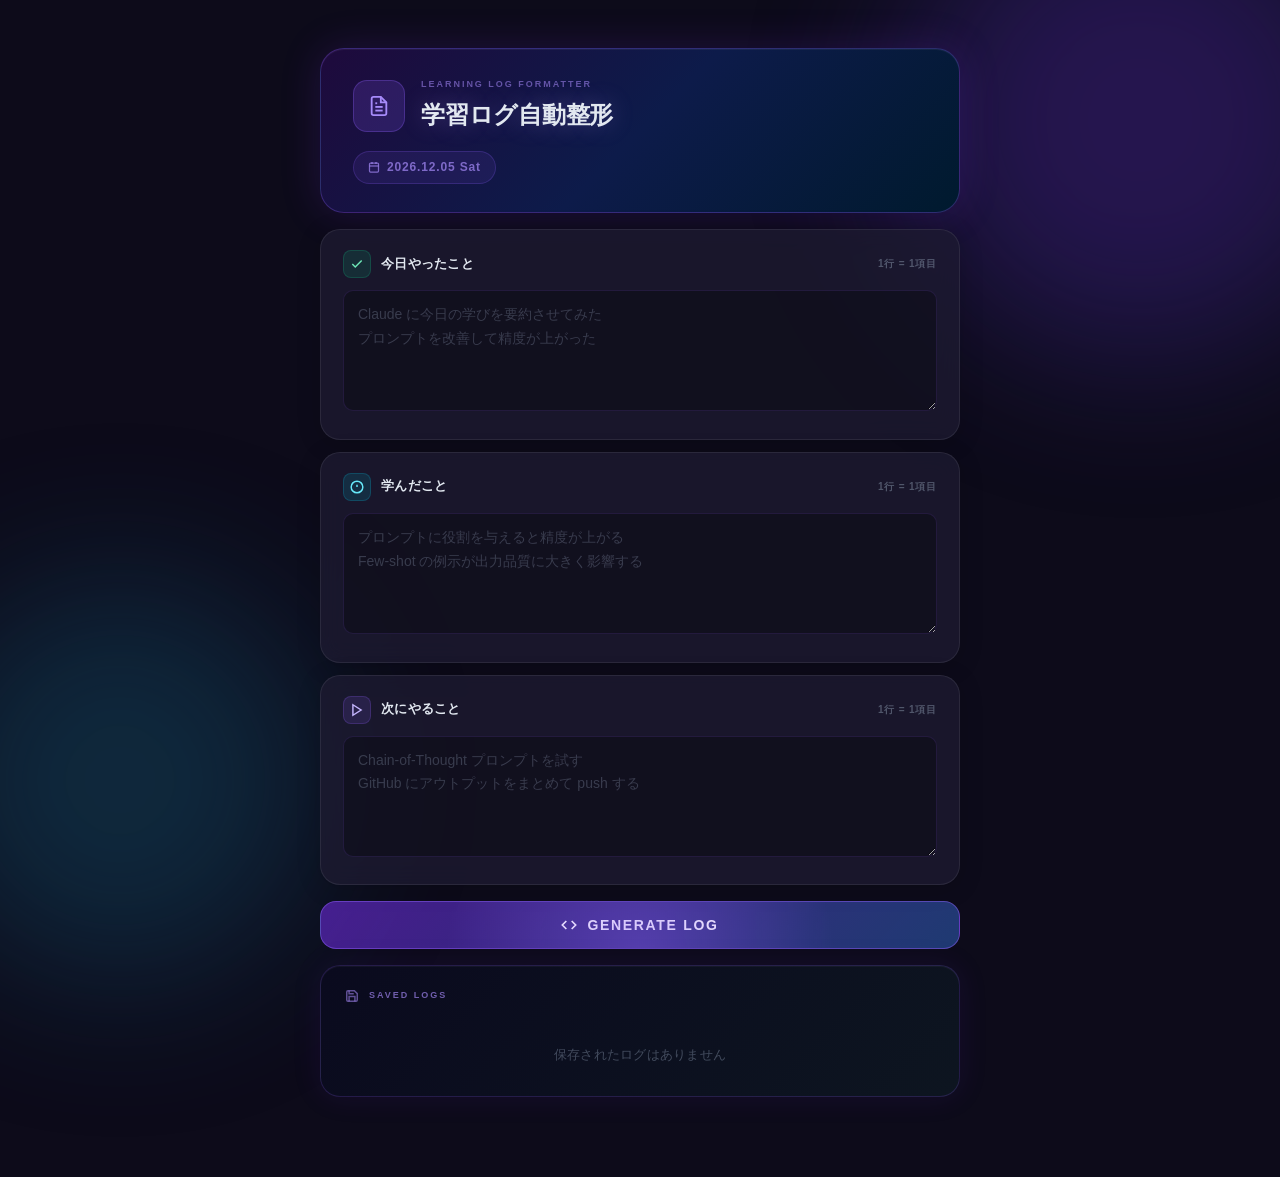
==== learning-log.html @ 34921921 "Add learning log for 2026-04-01 Co-Authored-By: Claude Sonnet 4.6 <noreply@anthropic.com>" ====
<!DOCTYPE html>
<html lang="ja">
<head>
  <meta charset="UTF-8">
  <meta name="viewport" content="width=device-width, initial-scale=1.0">
  <title>学習ログ自動整形 — Log Formatter</title>
  <link rel="stylesheet" href="learning-log.css">
</head>
<body>
  <div class="bg-blur bg-blur--1"></div>
  <div class="bg-blur bg-blur--2"></div>

  <main class="container">

    <!-- Header -->
    <header class="page-header reveal" style="--delay: 0ms">
      <div class="page-header__inner">
        <div class="header-icon">
          <svg width="22" height="22" viewBox="0 0 24 24" fill="none" stroke="currentColor" stroke-width="2"><path d="M14 2H6a2 2 0 0 0-2 2v16a2 2 0 0 0 2 2h12a2 2 0 0 0 2-2V8z"/><polyline points="14 2 14 8 20 8"/><line x1="16" y1="13" x2="8" y2="13"/><line x1="16" y1="17" x2="8" y2="17"/><polyline points="10 9 9 9 8 9"/></svg>
        </div>
        <div>
          <p class="page-header__label">LEARNING LOG FORMATTER</p>
          <h1 class="page-header__title">学習ログ自動整形</h1>
        </div>
      </div>
      <div class="date-badge">
        <svg width="12" height="12" viewBox="0 0 24 24" fill="none" stroke="currentColor" stroke-width="2.5"><rect x="3" y="4" width="18" height="18" rx="2" ry="2"/><line x1="16" y1="2" x2="16" y2="6"/><line x1="8" y1="2" x2="8" y2="6"/><line x1="3" y1="10" x2="21" y2="10"/></svg>
        <span id="todayDate"></span>
      </div>
    </header>

    <!-- Inputs -->
    <div class="inputs reveal" style="--delay: 120ms">

      <div class="input-card">
        <div class="input-card__header">
          <span class="input-card__icon input-card__icon--green">
            <svg width="14" height="14" viewBox="0 0 24 24" fill="none" stroke="currentColor" stroke-width="2.5"><polyline points="20 6 9 17 4 12"/></svg>
          </span>
          <label class="input-card__label" for="did">今日やったこと</label>
          <span class="input-card__hint">1行 = 1項目</span>
        </div>
        <textarea id="did" class="log-textarea" rows="4" placeholder="Claude に今日の学びを要約させてみた&#10;プロンプトを改善して精度が上がった"></textarea>
      </div>

      <div class="input-card">
        <div class="input-card__header">
          <span class="input-card__icon input-card__icon--cyan">
            <svg width="14" height="14" viewBox="0 0 24 24" fill="none" stroke="currentColor" stroke-width="2.5"><circle cx="12" cy="12" r="10"/><line x1="12" y1="8" x2="12" y2="12"/><line x1="12" y1="16" x2="12.01" y2="16"/></svg>
          </span>
          <label class="input-card__label" for="learned">学んだこと</label>
          <span class="input-card__hint">1行 = 1項目</span>
        </div>
        <textarea id="learned" class="log-textarea" rows="4" placeholder="プロンプトに役割を与えると精度が上がる&#10;Few-shot の例示が出力品質に大きく影響する"></textarea>
      </div>

      <div class="input-card">
        <div class="input-card__header">
          <span class="input-card__icon input-card__icon--purple">
            <svg width="14" height="14" viewBox="0 0 24 24" fill="none" stroke="currentColor" stroke-width="2.5"><polygon points="5 3 19 12 5 21 5 3"/></svg>
          </span>
          <label class="input-card__label" for="next">次にやること</label>
          <span class="input-card__hint">1行 = 1項目</span>
        </div>
        <textarea id="next" class="log-textarea" rows="4" placeholder="Chain-of-Thought プロンプトを試す&#10;GitHub にアウトプットをまとめて push する"></textarea>
      </div>

    </div>

    <!-- Generate button -->
    <div class="action-row reveal" style="--delay: 240ms">
      <button class="generate-btn" id="generateBtn">
        <span class="generate-btn__glow"></span>
        <svg width="16" height="16" viewBox="0 0 24 24" fill="none" stroke="currentColor" stroke-width="2.5"><polyline points="16 18 22 12 16 6"/><polyline points="8 6 2 12 8 18"/></svg>
        <span>GENERATE LOG</span>
      </button>
    </div>

    <!-- Output -->
    <section class="output-section" id="outputSection">
      <div class="output-flash-overlay" id="outputFlash"></div>
      <div class="output-section__header">
        <div class="output-header__left">
          <span class="output-label">OUTPUT</span>
          <span class="output-format-badge">Markdown</span>
        </div>
        <div class="output-header__actions">
          <button class="copy-btn" id="copyBtn">
            <svg width="13" height="13" viewBox="0 0 24 24" fill="none" stroke="currentColor" stroke-width="2.5"><rect x="9" y="9" width="13" height="13" rx="2" ry="2"/><path d="M5 15H4a2 2 0 0 1-2-2V4a2 2 0 0 1 2-2h9a2 2 0 0 1 2 2v1"/></svg>
            <span id="copyLabel">COPY</span>
          </button>
          <button class="save-btn" id="saveBtn">
            <svg width="13" height="13" viewBox="0 0 24 24" fill="none" stroke="currentColor" stroke-width="2.5"><path d="M19 21H5a2 2 0 0 1-2-2V5a2 2 0 0 1 2-2h11l5 5v11a2 2 0 0 1-2 2z"/><polyline points="17 21 17 13 7 13 7 21"/><polyline points="7 3 7 8 15 8"/></svg>
            <span id="saveLabel">SAVE</span>
          </button>
        </div>
      </div>
      <pre class="output-pre" id="outputPre"></pre>
    </section>

    <!-- Saved Logs -->
    <section class="saved-logs-section reveal" id="savedLogsSection" style="--delay: 0ms">
      <div class="saved-logs-header">
        <div class="saved-logs-header__left">
          <svg width="14" height="14" viewBox="0 0 24 24" fill="none" stroke="currentColor" stroke-width="2.5"><path d="M19 21H5a2 2 0 0 1-2-2V5a2 2 0 0 1 2-2h11l5 5v11a2 2 0 0 1-2 2z"/><polyline points="17 21 17 13 7 13 7 21"/><polyline points="7 3 7 8 15 8"/></svg>
          <span class="saved-logs-label">SAVED LOGS</span>
          <span class="saved-logs-count" id="savedLogsCount"></span>
        </div>
        <button class="clear-all-btn" id="clearAllBtn">
          <svg width="12" height="12" viewBox="0 0 24 24" fill="none" stroke="currentColor" stroke-width="2.5"><polyline points="3 6 5 6 21 6"/><path d="M19 6l-1 14H6L5 6"/><path d="M10 11v6"/><path d="M14 11v6"/><path d="M9 6V4h6v2"/></svg>
          CLEAR ALL
        </button>
      </div>
      <div id="savedLogsList"></div>
      <p class="saved-logs-empty" id="savedLogsEmpty">保存されたログはありません</p>
    </section>

  </main>

  <div class="save-toast" id="saveToast">✓ LOG SAVED</div>
  <script src="learning-log.js"></script>
</body>
</html>
---- learning-log.css ----
/* ── Keyframes ── */

@keyframes blobDrift1 {
  0%, 100% { transform: translate(0, 0) scale(1); }
  33%       { transform: translate(40px, 20px) scale(1.05); }
  66%       { transform: translate(-20px, 30px) scale(0.97); }
}

@keyframes blobDrift2 {
  0%, 100% { transform: translate(0, 0) scale(1); }
  33%       { transform: translate(-30px, -20px) scale(1.04); }
  66%       { transform: translate(20px, -30px) scale(0.96); }
}

@keyframes btnPulse {
  0%, 100% { box-shadow: 0 0 0 0 rgba(139, 92, 246, 0.5), 0 8px 30px rgba(109, 40, 217, 0.4); }
  50%       { box-shadow: 0 0 0 8px rgba(139, 92, 246, 0), 0 8px 30px rgba(109, 40, 217, 0.4); }
}

@keyframes outputIn {
  from { opacity: 0; transform: translateY(18px); }
  to   { opacity: 1; transform: translateY(0); }
}

@keyframes overlayFlash {
  0%   { opacity: 0; }
  25%  { opacity: 1; }
  100% { opacity: 0; }
}

@keyframes copyDone {
  0%   { transform: scale(1); }
  30%  { transform: scale(1.08); }
  100% { transform: scale(1); }
}

@keyframes saveToastAnim {
  0%   { opacity: 0; transform: translateX(-50%) translateY(16px) scale(0.9); }
  18%  { opacity: 1; transform: translateX(-50%) translateY(0) scale(1); }
  72%  { opacity: 1; transform: translateX(-50%) translateY(0) scale(1); }
  100% { opacity: 0; transform: translateX(-50%) translateY(-10px) scale(0.95); }
}

@keyframes logItemIn {
  from { opacity: 0; transform: translateY(10px); }
  to   { opacity: 1; transform: translateY(0); }
}

@keyframes logItemOut {
  from { opacity: 1; transform: scaleY(1); max-height: 400px; }
  to   { opacity: 0; transform: scaleY(0.95); max-height: 0; padding: 0; margin: 0; }
}

/* ── Reset & Base ── */

*, *::before, *::after {
  margin: 0;
  padding: 0;
  box-sizing: border-box;
}

:root {
  --purple: #8b5cf6;
  --cyan:   #06b6d4;
  --green:  #10b981;
  --text:   #e2e8f0;
  --muted:  #94a3b8;
  --border: rgba(255, 255, 255, 0.08);
  --card-bg: rgba(30, 27, 50, 0.75);
  --body-bg: #0d0b1a;
}

body {
  font-family: 'Helvetica Neue', Arial, 'Hiragino Kaku Gothic ProN', Meiryo, sans-serif;
  background: var(--body-bg);
  color: var(--text);
  line-height: 1.6;
  min-height: 100vh;
  overflow-x: hidden;
}

/* ── Background blobs ── */

.bg-blur {
  position: fixed;
  border-radius: 50%;
  filter: blur(80px);
  opacity: 0.45;
  pointer-events: none;
  z-index: 0;
}

.bg-blur--1 {
  width: 480px;
  height: 480px;
  background: radial-gradient(circle, #4c1d95, #312e81);
  top: -120px;
  right: -100px;
  animation: blobDrift1 18s ease-in-out infinite;
}

.bg-blur--2 {
  width: 400px;
  height: 400px;
  background: radial-gradient(circle, #164e63, #0c4a6e);
  bottom: -80px;
  left: -80px;
  animation: blobDrift2 22s ease-in-out infinite;
}

/* ── Scroll reveal ── */

.reveal {
  opacity: 0;
  transform: translateY(24px);
  transition: opacity 0.55s cubic-bezier(0.22, 1, 0.36, 1),
              transform 0.55s cubic-bezier(0.22, 1, 0.36, 1);
  transition-delay: var(--delay, 0ms);
}

.reveal.is-visible {
  opacity: 1;
  transform: translateY(0);
}

/* ── Layout ── */

.container {
  position: relative;
  z-index: 1;
  max-width: 680px;
  margin: 0 auto;
  padding: 48px 20px 80px;
  display: flex;
  flex-direction: column;
  gap: 16px;
}

/* ── Page header ── */

.page-header {
  background: linear-gradient(135deg, #1e0a3c 0%, #0d1b4a 50%, #001a2e 100%);
  border: 1px solid rgba(139, 92, 246, 0.3);
  border-radius: 24px;
  padding: 28px 32px;
  box-shadow: 0 0 40px rgba(109, 40, 217, 0.2), inset 0 1px 0 rgba(255, 255, 255, 0.05);
}

.page-header__inner {
  display: flex;
  align-items: center;
  gap: 16px;
  margin-bottom: 16px;
}

.header-icon {
  width: 52px;
  height: 52px;
  flex-shrink: 0;
  border-radius: 14px;
  background: rgba(139, 92, 246, 0.18);
  border: 1px solid rgba(139, 92, 246, 0.3);
  display: flex;
  align-items: center;
  justify-content: center;
  color: #a78bfa;
}

.page-header__label {
  font-size: 9px;
  font-weight: 800;
  letter-spacing: 0.22em;
  text-transform: uppercase;
  color: rgba(167, 139, 250, 0.55);
  margin-bottom: 5px;
}

.page-header__title {
  font-size: 24px;
  font-weight: 800;
  letter-spacing: -0.01em;
  color: #e2e8f0;
  text-shadow: 0 0 24px rgba(167, 139, 250, 0.3);
}

.date-badge {
  display: inline-flex;
  align-items: center;
  gap: 7px;
  font-size: 12px;
  font-weight: 600;
  letter-spacing: 0.07em;
  color: rgba(167, 139, 250, 0.7);
  background: rgba(139, 92, 246, 0.1);
  border: 1px solid rgba(139, 92, 246, 0.22);
  padding: 6px 14px;
  border-radius: 999px;
}

/* ── Inputs ── */

.inputs {
  display: flex;
  flex-direction: column;
  gap: 12px;
}

.input-card {
  background: var(--card-bg);
  border: 1px solid var(--border);
  border-radius: 20px;
  padding: 20px 22px;
  backdrop-filter: blur(12px);
  box-shadow: 0 4px 24px rgba(0, 0, 0, 0.15);
  transition: border-color 0.2s ease, box-shadow 0.2s ease;
}

.input-card:focus-within {
  border-color: rgba(139, 92, 246, 0.38);
  box-shadow: 0 0 0 1px rgba(139, 92, 246, 0.12), 0 4px 24px rgba(0, 0, 0, 0.15);
}

.input-card__header {
  display: flex;
  align-items: center;
  gap: 10px;
  margin-bottom: 12px;
}

.input-card__icon {
  width: 28px;
  height: 28px;
  flex-shrink: 0;
  border-radius: 8px;
  display: flex;
  align-items: center;
  justify-content: center;
}

.input-card__icon--green {
  background: rgba(16, 185, 129, 0.14);
  color: #6ee7b7;
  border: 1px solid rgba(16, 185, 129, 0.22);
}

.input-card__icon--cyan {
  background: rgba(6, 182, 212, 0.14);
  color: #67e8f9;
  border: 1px solid rgba(6, 182, 212, 0.22);
}

.input-card__icon--purple {
  background: rgba(139, 92, 246, 0.14);
  color: #c4b5fd;
  border: 1px solid rgba(139, 92, 246, 0.22);
}

.input-card__label {
  font-size: 13px;
  font-weight: 700;
  letter-spacing: 0.02em;
  color: var(--text);
  flex: 1;
  cursor: pointer;
}

.input-card__hint {
  font-size: 10px;
  font-weight: 600;
  letter-spacing: 0.08em;
  color: rgba(148, 163, 184, 0.45);
  text-transform: uppercase;
}

.log-textarea {
  width: 100%;
  background: rgba(0, 0, 0, 0.28);
  border: 1px solid rgba(139, 92, 246, 0.14);
  border-radius: 10px;
  padding: 12px 14px;
  color: #e2e8f0;
  font-family: 'Helvetica Neue', Arial, 'Hiragino Kaku Gothic ProN', Meiryo, sans-serif;
  font-size: 14px;
  line-height: 1.7;
  resize: vertical;
  transition: border-color 0.2s ease, background 0.2s ease;
  outline: none;
}

.log-textarea::placeholder {
  color: rgba(148, 163, 184, 0.3);
}

.log-textarea:focus {
  border-color: rgba(139, 92, 246, 0.4);
  background: rgba(0, 0, 0, 0.38);
}

/* ── Generate button ── */

.action-row {
  display: flex;
}

.generate-btn {
  width: 100%;
  padding: 15px 28px;
  border-radius: 16px;
  border: 1px solid rgba(139, 92, 246, 0.5);
  background: linear-gradient(135deg, rgba(109, 40, 217, 0.6), rgba(59, 130, 246, 0.4));
  color: #fff;
  font-size: 14px;
  font-weight: 700;
  letter-spacing: 0.12em;
  text-transform: uppercase;
  cursor: pointer;
  display: flex;
  align-items: center;
  justify-content: center;
  gap: 10px;
  position: relative;
  overflow: hidden;
  transition: transform 0.15s ease, filter 0.15s ease;
  animation: btnPulse 2.5s ease-in-out infinite;
}

.generate-btn:hover {
  transform: translateY(-2px) scale(1.01);
  filter: brightness(1.15);
}

.generate-btn:active {
  transform: translateY(0) scale(0.98);
}

.generate-btn__glow {
  position: absolute;
  inset: 0;
  background: radial-gradient(circle at 50% 120%, rgba(139, 92, 246, 0.4), transparent 60%);
  pointer-events: none;
}

/* ── Output section ── */

.output-section {
  display: none;
  background: linear-gradient(135deg, #080818 0%, #0a1220 100%);
  border: 1px solid rgba(6, 182, 212, 0.28);
  border-radius: 20px;
  padding: 22px 24px;
  box-shadow: 0 0 30px rgba(6, 182, 212, 0.1), inset 0 1px 0 rgba(255, 255, 255, 0.04);
  position: relative;
  overflow: hidden;
}

.output-section--in {
  animation: outputIn 0.45s cubic-bezier(0.22, 1, 0.36, 1) both;
}

.output-flash-overlay {
  position: absolute;
  inset: 0;
  border-radius: 20px;
  background: rgba(6, 182, 212, 0.14);
  pointer-events: none;
  opacity: 0;
  z-index: 2;
}

.output-flash--show {
  animation: overlayFlash 0.6s ease forwards;
}

.output-section__header {
  display: flex;
  align-items: center;
  justify-content: space-between;
  margin-bottom: 16px;
}

.output-header__left {
  display: flex;
  align-items: center;
  gap: 10px;
}

.output-label {
  font-size: 9px;
  font-weight: 800;
  letter-spacing: 0.22em;
  text-transform: uppercase;
  color: rgba(6, 182, 212, 0.65);
}

.output-format-badge {
  font-size: 9px;
  font-weight: 700;
  letter-spacing: 0.1em;
  color: rgba(6, 182, 212, 0.5);
  background: rgba(6, 182, 212, 0.08);
  border: 1px solid rgba(6, 182, 212, 0.18);
  padding: 2px 8px;
  border-radius: 999px;
}

.copy-btn {
  display: inline-flex;
  align-items: center;
  gap: 6px;
  font-size: 11px;
  font-weight: 700;
  letter-spacing: 0.12em;
  text-transform: uppercase;
  color: rgba(6, 182, 212, 0.75);
  background: rgba(6, 182, 212, 0.08);
  border: 1px solid rgba(6, 182, 212, 0.22);
  padding: 6px 14px;
  border-radius: 8px;
  cursor: pointer;
  transition: background 0.2s ease, border-color 0.2s ease, color 0.2s ease;
}

.copy-btn:hover {
  background: rgba(6, 182, 212, 0.16);
  border-color: rgba(6, 182, 212, 0.42);
  color: #67e8f9;
}

.copy-btn--done {
  background: rgba(16, 185, 129, 0.14);
  border-color: rgba(16, 185, 129, 0.32);
  color: #6ee7b7;
  animation: copyDone 0.3s ease;
}

.output-pre {
  font-family: 'SF Mono', 'Fira Code', 'Consolas', 'Menlo', monospace;
  font-size: 13px;
  line-height: 1.8;
  color: #cbd5e1;
  white-space: pre-wrap;
  word-break: break-word;
}

/* ── Output header actions ── */

.output-header__actions {
  display: flex;
  align-items: center;
  gap: 8px;
}

/* ── Save button ── */

.save-btn {
  display: inline-flex;
  align-items: center;
  gap: 6px;
  font-size: 11px;
  font-weight: 700;
  letter-spacing: 0.12em;
  text-transform: uppercase;
  color: rgba(16, 185, 129, 0.8);
  background: rgba(16, 185, 129, 0.08);
  border: 1px solid rgba(16, 185, 129, 0.22);
  padding: 6px 14px;
  border-radius: 8px;
  cursor: pointer;
  transition: background 0.2s ease, border-color 0.2s ease, color 0.2s ease;
}

.save-btn:hover {
  background: rgba(16, 185, 129, 0.16);
  border-color: rgba(16, 185, 129, 0.42);
  color: #6ee7b7;
}

.save-btn--done {
  background: rgba(16, 185, 129, 0.2);
  border-color: rgba(16, 185, 129, 0.5);
  color: #6ee7b7;
  animation: copyDone 0.3s ease;
}

/* ── Save toast (fixed) ── */

.save-toast {
  position: fixed;
  bottom: 32px;
  left: 50%;
  transform: translateX(-50%) translateY(16px);
  font-size: 12px;
  font-weight: 800;
  letter-spacing: 0.16em;
  color: #6ee7b7;
  background: rgba(4, 60, 40, 0.9);
  border: 1px solid rgba(16, 185, 129, 0.4);
  backdrop-filter: blur(16px);
  padding: 10px 22px;
  border-radius: 999px;
  white-space: nowrap;
  pointer-events: none;
  opacity: 0;
  z-index: 1000;
  box-shadow: 0 0 20px rgba(16, 185, 129, 0.25);
}

.save-toast--show {
  animation: saveToastAnim 1.8s cubic-bezier(0.22, 1, 0.36, 1) forwards;
}

/* ── Saved Logs section ── */

.saved-logs-section {
  background: linear-gradient(135deg, #0a0a1e 0%, #0d1520 100%);
  border: 1px solid rgba(139, 92, 246, 0.2);
  border-radius: 20px;
  padding: 22px 24px;
  box-shadow: 0 0 30px rgba(109, 40, 217, 0.1), inset 0 1px 0 rgba(255, 255, 255, 0.04);
}

.saved-logs-header {
  display: flex;
  align-items: center;
  justify-content: space-between;
  margin-bottom: 18px;
}

.saved-logs-header__left {
  display: flex;
  align-items: center;
  gap: 10px;
  color: rgba(167, 139, 250, 0.55);
}

.saved-logs-label {
  font-size: 9px;
  font-weight: 800;
  letter-spacing: 0.22em;
  text-transform: uppercase;
  color: rgba(167, 139, 250, 0.65);
}

.saved-logs-count {
  font-size: 10px;
  font-weight: 700;
  color: rgba(167, 139, 250, 0.55);
  background: rgba(139, 92, 246, 0.12);
  border: 1px solid rgba(139, 92, 246, 0.2);
  padding: 1px 8px;
  border-radius: 999px;
  min-width: 24px;
  text-align: center;
}

.saved-logs-count:empty {
  display: none;
}

.clear-all-btn {
  display: none;
  align-items: center;
  gap: 6px;
  font-size: 10px;
  font-weight: 700;
  letter-spacing: 0.1em;
  text-transform: uppercase;
  color: rgba(239, 68, 68, 0.6);
  background: rgba(239, 68, 68, 0.06);
  border: 1px solid rgba(239, 68, 68, 0.18);
  padding: 5px 12px;
  border-radius: 8px;
  cursor: pointer;
  transition: background 0.2s ease, border-color 0.2s ease, color 0.2s ease;
}

.clear-all-btn:hover {
  background: rgba(239, 68, 68, 0.12);
  border-color: rgba(239, 68, 68, 0.35);
  color: #fca5a5;
}

.saved-logs-empty {
  font-size: 13px;
  color: rgba(148, 163, 184, 0.4);
  text-align: center;
  padding: 24px 0 8px;
  letter-spacing: 0.02em;
}

/* ── Log items ── */

#savedLogsList {
  display: flex;
  flex-direction: column;
  gap: 12px;
}

.log-item {
  background: rgba(0, 0, 0, 0.25);
  border: 1px solid rgba(139, 92, 246, 0.14);
  border-radius: 14px;
  overflow: hidden;
  animation: logItemIn 0.35s cubic-bezier(0.22, 1, 0.36, 1);
  transition: border-color 0.2s ease;
}

.log-item:hover {
  border-color: rgba(139, 92, 246, 0.28);
}

.log-item--removing {
  animation: logItemOut 0.28s ease forwards;
  pointer-events: none;
}

.log-item__header {
  display: flex;
  align-items: center;
  justify-content: space-between;
  padding: 10px 14px;
  background: rgba(139, 92, 246, 0.06);
  border-bottom: 1px solid rgba(139, 92, 246, 0.1);
}

.log-item__date {
  font-size: 11px;
  font-weight: 600;
  letter-spacing: 0.08em;
  color: rgba(167, 139, 250, 0.65);
}

.log-item__delete {
  display: inline-flex;
  align-items: center;
  gap: 5px;
  font-size: 9px;
  font-weight: 700;
  letter-spacing: 0.12em;
  text-transform: uppercase;
  color: rgba(239, 68, 68, 0.5);
  background: transparent;
  border: 1px solid rgba(239, 68, 68, 0.16);
  padding: 4px 10px;
  border-radius: 6px;
  cursor: pointer;
  transition: background 0.15s ease, border-color 0.15s ease, color 0.15s ease;
}

.log-item__delete:hover {
  background: rgba(239, 68, 68, 0.1);
  border-color: rgba(239, 68, 68, 0.35);
  color: #fca5a5;
}

.log-item__pre {
  font-family: 'SF Mono', 'Fira Code', 'Consolas', 'Menlo', monospace;
  font-size: 12px;
  line-height: 1.75;
  color: #94a3b8;
  white-space: pre-wrap;
  word-break: break-word;
  padding: 14px 16px;
  max-height: 280px;
  overflow-y: auto;
  scrollbar-width: thin;
  scrollbar-color: rgba(139, 92, 246, 0.3) transparent;
}

.log-item__pre::-webkit-scrollbar {
  width: 4px;
}

.log-item__pre::-webkit-scrollbar-track {
  background: transparent;
}

.log-item__pre::-webkit-scrollbar-thumb {
  background: rgba(139, 92, 246, 0.3);
  border-radius: 2px;
}

/* ── Responsive ── */

@media (max-width: 520px) {
  .container {
    padding: 24px 14px 64px;
  }

  .page-header {
    padding: 22px 20px;
  }

  .page-header__inner {
    gap: 12px;
  }

  .page-header__title {
    font-size: 20px;
  }

  .input-card {
    padding: 16px 18px;
  }

  .log-textarea {
    font-size: 13px;
  }

  .generate-btn {
    font-size: 13px;
    padding: 13px 20px;
  }

  .output-section {
    padding: 18px 18px;
  }

  .output-pre {
    font-size: 12px;
  }

  .output-section__header {
    flex-wrap: wrap;
    gap: 10px;
  }

  .saved-logs-section {
    padding: 18px 16px;
  }

  .log-item__date {
    font-size: 10px;
  }

  .log-item__pre {
    font-size: 11px;
    max-height: 200px;
  }

  .save-toast {
    bottom: 20px;
    font-size: 11px;
    padding: 9px 18px;
  }
}
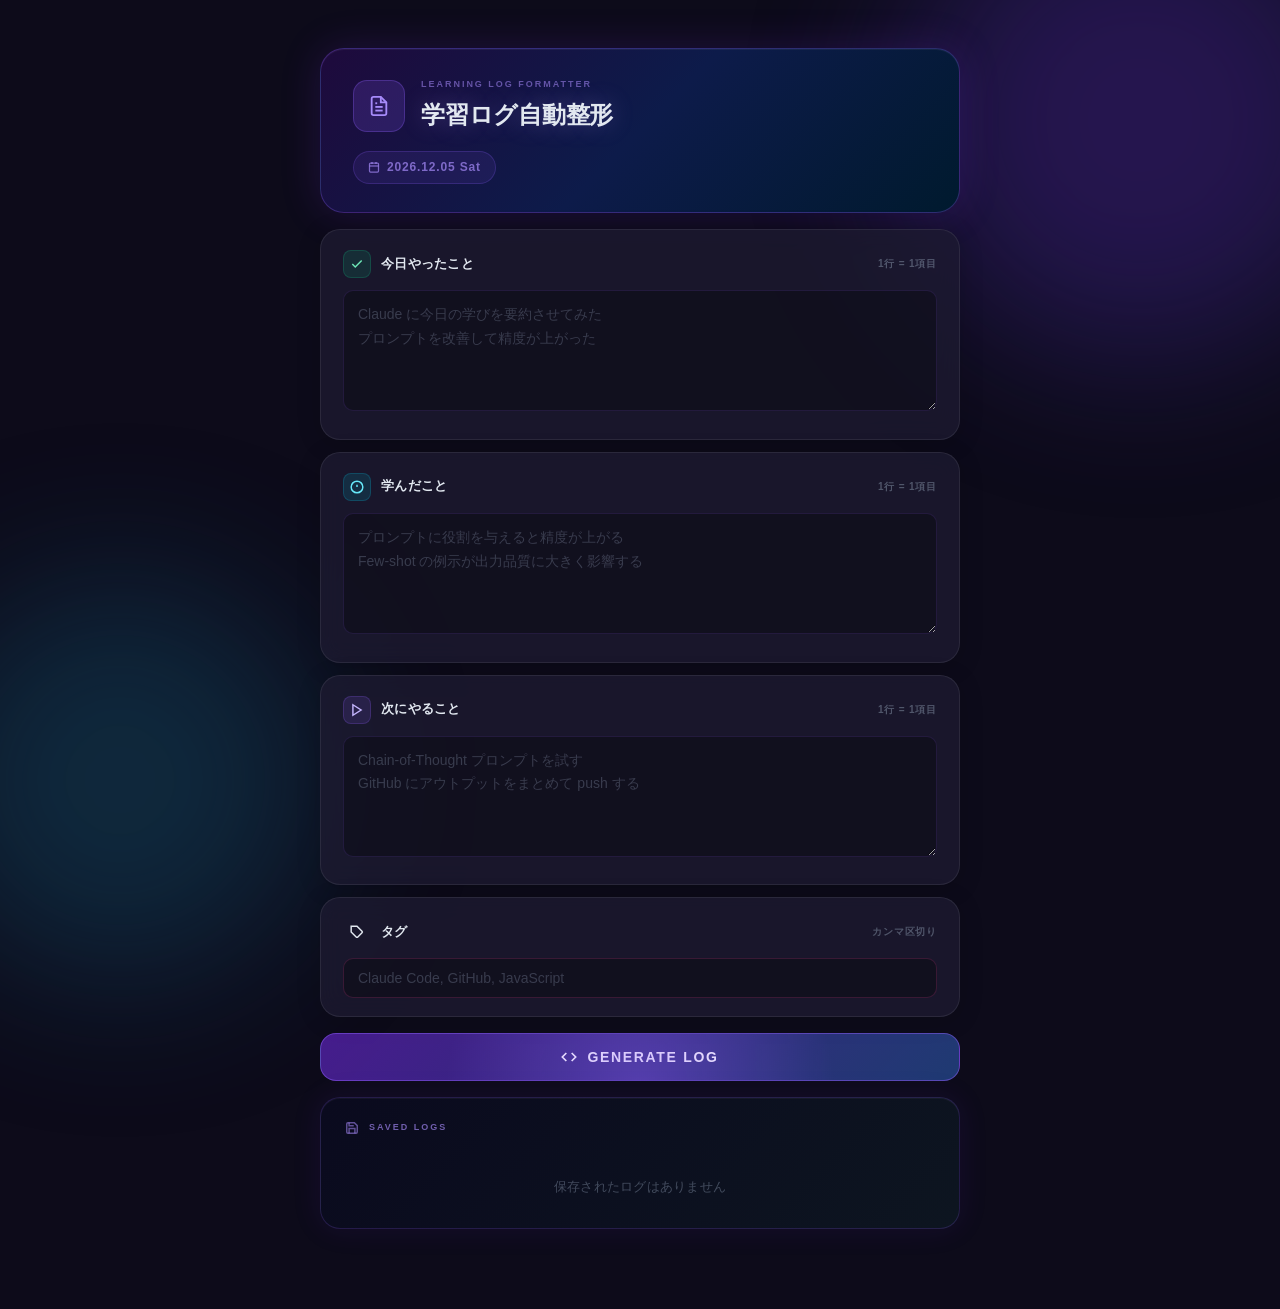
==== commit 96717d24: "Add tag feature to learning log tool Co-Authored-By: Claude Sonnet 4.6 <noreply@anthropic.com>" ====
--- a/learning-log.html
+++ b/learning-log.html
@@ -65,6 +65,17 @@
         <textarea id="next" class="log-textarea" rows="4" placeholder="Chain-of-Thought プロンプトを試す&#10;GitHub にアウトプットをまとめて push する"></textarea>
       </div>
 
+      <div class="input-card input-card--tag">
+        <div class="input-card__header">
+          <span class="input-card__icon input-card__icon--pink">
+            <svg width="14" height="14" viewBox="0 0 24 24" fill="none" stroke="currentColor" stroke-width="2.5"><path d="M20.59 13.41l-7.17 7.17a2 2 0 0 1-2.83 0L2 12V2h10l8.59 8.59a2 2 0 0 1 0 2.82z"/><line x1="7" y1="7" x2="7.01" y2="7"/></svg>
+          </span>
+          <label class="input-card__label" for="tagInput">タグ</label>
+          <span class="input-card__hint">カンマ区切り</span>
+        </div>
+        <input type="text" id="tagInput" class="tag-input" placeholder="Claude Code, GitHub, JavaScript">
+      </div>
+
     </div>
 
     <!-- Generate button -->
@@ -111,6 +122,7 @@
           CLEAR ALL
         </button>
       </div>
+      <p class="logs-count-text" id="logsCountText"></p>
       <div id="savedLogsList"></div>
       <p class="saved-logs-empty" id="savedLogsEmpty">保存されたログはありません</p>
     </section>
--- a/learning-log.css
+++ b/learning-log.css
@@ -294,6 +294,77 @@
 .log-textarea:focus {
   border-color: rgba(139, 92, 246, 0.4);
   background: rgba(0, 0, 0, 0.38);
+}
+
+/* ── Tag input ── */
+
+.input-card--tag {
+  padding-bottom: 18px;
+}
+
+.tag-input {
+  width: 100%;
+  background: rgba(0, 0, 0, 0.28);
+  border: 1px solid rgba(236, 72, 153, 0.18);
+  border-radius: 10px;
+  padding: 11px 14px;
+  color: #e2e8f0;
+  font-family: 'Helvetica Neue', Arial, 'Hiragino Kaku Gothic ProN', Meiryo, sans-serif;
+  font-size: 14px;
+  outline: none;
+  transition: border-color 0.2s ease, background 0.2s ease;
+}
+
+.tag-input::placeholder {
+  color: rgba(148, 163, 184, 0.3);
+}
+
+.tag-input:focus {
+  border-color: rgba(236, 72, 153, 0.45);
+  background: rgba(0, 0, 0, 0.38);
+}
+
+/* ── Log item tags ── */
+
+.log-item__tags {
+  display: flex;
+  flex-wrap: wrap;
+  gap: 6px;
+  padding: 8px 14px;
+  border-bottom: 1px solid rgba(139, 92, 246, 0.08);
+}
+
+.log-tag {
+  font-size: 10px;
+  font-weight: 700;
+  letter-spacing: 0.07em;
+  padding: 3px 10px;
+  border-radius: 999px;
+  border: 1px solid transparent;
+}
+
+.log-tag--purple {
+  background: rgba(139, 92, 246, 0.14);
+  color: #c4b5fd;
+  border-color: rgba(139, 92, 246, 0.25);
+}
+
+.log-tag--cyan {
+  background: rgba(6, 182, 212, 0.14);
+  color: #67e8f9;
+  border-color: rgba(6, 182, 212, 0.25);
+}
+
+.log-tag--green {
+  background: rgba(16, 185, 129, 0.14);
+  color: #6ee7b7;
+  border-color: rgba(16, 185, 129, 0.25);
+}
+
+.log-tag--pink {
+  background: rgba(236, 72, 153, 0.14);
+  color: #f9a8d4;
+  border-color: rgba(236, 72, 153, 0.25);
 }
 
 /* ── Generate button ── */
@@ -580,6 +651,12 @@
   color: #fca5a5;
 }
 
+.logs-count-text {
+  font-size: 13px;
+  color: rgba(167, 139, 250, 0.6);
+  margin-bottom: 12px;
+}
+
 .saved-logs-empty {
   font-size: 13px;
   color: rgba(148, 163, 184, 0.4);
@@ -638,9 +715,9 @@
   font-weight: 700;
   letter-spacing: 0.12em;
   text-transform: uppercase;
-  color: rgba(239, 68, 68, 0.5);
-  background: transparent;
-  border: 1px solid rgba(239, 68, 68, 0.16);
+  color: #fff;
+  background: rgba(239, 68, 68, 0.65);
+  border: 1px solid rgba(239, 68, 68, 0.8);
   padding: 4px 10px;
   border-radius: 6px;
   cursor: pointer;
@@ -743,4 +820,13 @@
     font-size: 11px;
     padding: 9px 18px;
   }
-}
+
+  .tag-input {
+    font-size: 13px;
+  }
+
+  .log-tag {
+    font-size: 9px;
+    padding: 2px 8px;
+  }
+}
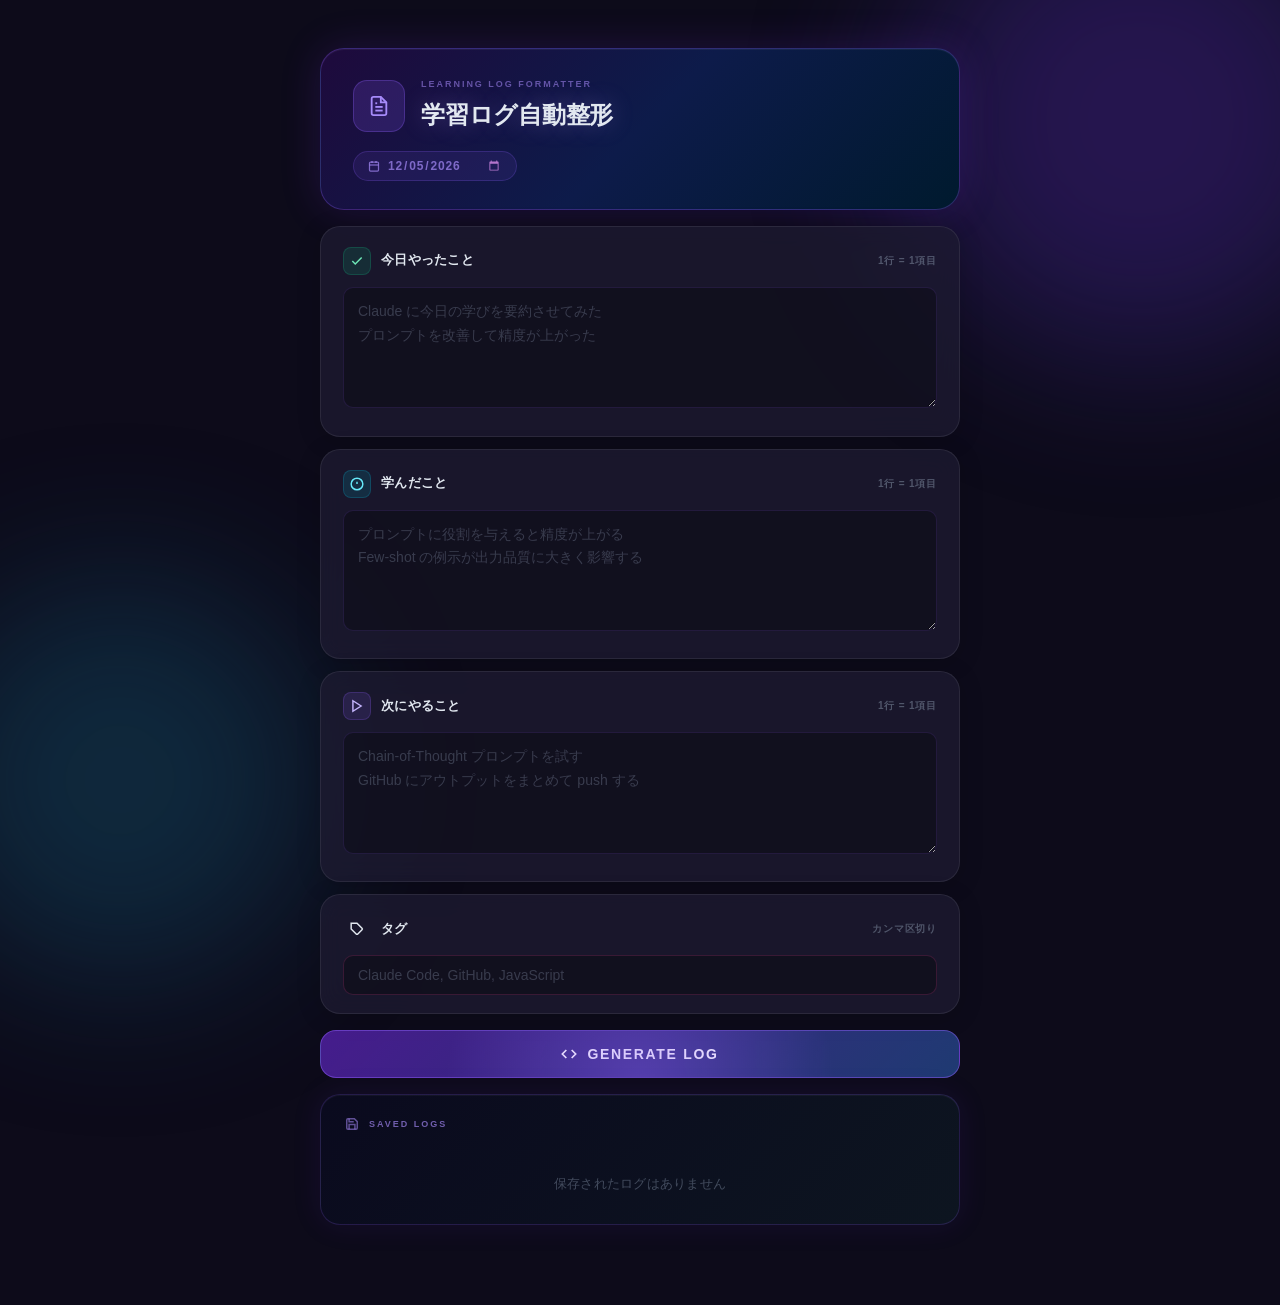
==== commit b9086437: "日付を手動選択できるように変更" ====
--- a/learning-log.html
+++ b/learning-log.html
@@ -25,7 +25,7 @@
       </div>
       <div class="date-badge">
         <svg width="12" height="12" viewBox="0 0 24 24" fill="none" stroke="currentColor" stroke-width="2.5"><rect x="3" y="4" width="18" height="18" rx="2" ry="2"/><line x1="16" y1="2" x2="16" y2="6"/><line x1="8" y1="2" x2="8" y2="6"/><line x1="3" y1="10" x2="21" y2="10"/></svg>
-        <span id="todayDate"></span>
+        <input type="date" id="dateInput">
       </div>
     </header>
 
@@ -74,6 +74,7 @@
           <span class="input-card__hint">カンマ区切り</span>
         </div>
         <input type="text" id="tagInput" class="tag-input" placeholder="Claude Code, GitHub, JavaScript">
+        <div id="tagSuggestions" class="tag-suggestions"></div>
       </div>
 
     </div>
@@ -117,11 +118,18 @@
           <span class="saved-logs-label">SAVED LOGS</span>
           <span class="saved-logs-count" id="savedLogsCount"></span>
         </div>
-        <button class="clear-all-btn" id="clearAllBtn">
-          <svg width="12" height="12" viewBox="0 0 24 24" fill="none" stroke="currentColor" stroke-width="2.5"><polyline points="3 6 5 6 21 6"/><path d="M19 6l-1 14H6L5 6"/><path d="M10 11v6"/><path d="M14 11v6"/><path d="M9 6V4h6v2"/></svg>
-          CLEAR ALL
-        </button>
+        <div class="saved-logs-header__actions">
+          <button class="export-btn" id="exportBtn">
+            <svg width="12" height="12" viewBox="0 0 24 24" fill="none" stroke="currentColor" stroke-width="2.5"><path d="M21 15v4a2 2 0 0 1-2 2H5a2 2 0 0 1-2-2v-4"/><polyline points="7 10 12 15 17 10"/><line x1="12" y1="15" x2="12" y2="3"/></svg>
+            <span id="exportLabel">EXPORT</span>
+          </button>
+          <button class="clear-all-btn" id="clearAllBtn">
+            <svg width="12" height="12" viewBox="0 0 24 24" fill="none" stroke="currentColor" stroke-width="2.5"><polyline points="3 6 5 6 21 6"/><path d="M19 6l-1 14H6L5 6"/><path d="M10 11v6"/><path d="M14 11v6"/><path d="M9 6V4h6v2"/></svg>
+            CLEAR ALL
+          </button>
+        </div>
       </div>
+      <div id="tagFilterBar" style="display:none"></div>
       <p class="logs-count-text" id="logsCountText"></p>
       <div id="savedLogsList"></div>
       <p class="saved-logs-empty" id="savedLogsEmpty">保存されたログはありません</p>
@@ -130,6 +138,7 @@
   </main>
 
   <div class="save-toast" id="saveToast">✓ LOG SAVED</div>
+  <div class="error-toast" id="errorToast">記録内容が空です。1つ以上入力してください。</div>
   <script src="learning-log.js"></script>
 </body>
 </html>
--- a/learning-log.css
+++ b/learning-log.css
@@ -195,6 +195,24 @@
   border: 1px solid rgba(139, 92, 246, 0.22);
   padding: 6px 14px;
   border-radius: 999px;
+}
+
+#dateInput {
+  background: none;
+  border: none;
+  outline: none;
+  color: rgba(167, 139, 250, 0.7);
+  font-size: 12px;
+  font-weight: 600;
+  letter-spacing: 0.07em;
+  font-family: inherit;
+  cursor: pointer;
+  padding: 0;
+}
+
+#dateInput::-webkit-calendar-picker-indicator {
+  filter: invert(0.6) sepia(1) saturate(3) hue-rotate(230deg) opacity(0.7);
+  cursor: pointer;
 }
 
 /* ── Inputs ── */
@@ -365,6 +383,42 @@
   background: rgba(236, 72, 153, 0.14);
   color: #f9a8d4;
   border-color: rgba(236, 72, 153, 0.25);
+}
+
+/* ── Tag suggestions ── */
+
+.tag-suggestions {
+  display: flex;
+  flex-wrap: wrap;
+  gap: 6px;
+  margin-top: 10px;
+  padding-top: 10px;
+  border-top: 1px solid rgba(236, 72, 153, 0.1);
+  min-height: 0;
+}
+
+.tag-suggestions:empty {
+  display: none;
+}
+
+.tag-suggestion-btn {
+  font-size: 11px;
+  font-weight: 700;
+  letter-spacing: 0.07em;
+  padding: 5px 13px;
+  border-radius: 999px;
+  border: 1px solid rgba(236, 72, 153, 0.22);
+  background: rgba(236, 72, 153, 0.07);
+  color: rgba(249, 168, 212, 0.7);
+  cursor: pointer;
+  transition: background 0.15s ease, border-color 0.15s ease, color 0.15s ease;
+  white-space: nowrap;
+}
+
+.tag-suggestion-btn:hover {
+  background: rgba(236, 72, 153, 0.16);
+  border-color: rgba(236, 72, 153, 0.45);
+  color: #f9a8d4;
 }
 
 /* ── Generate button ── */
@@ -580,6 +634,33 @@
   animation: saveToastAnim 1.8s cubic-bezier(0.22, 1, 0.36, 1) forwards;
 }
 
+/* ── Error toast ── */
+
+.error-toast {
+  position: fixed;
+  bottom: 32px;
+  left: 50%;
+  transform: translateX(-50%) translateY(16px);
+  font-size: 12px;
+  font-weight: 700;
+  letter-spacing: 0.08em;
+  color: #fca5a5;
+  background: rgba(60, 4, 4, 0.92);
+  border: 1px solid rgba(239, 68, 68, 0.45);
+  backdrop-filter: blur(16px);
+  padding: 10px 22px;
+  border-radius: 999px;
+  white-space: nowrap;
+  pointer-events: none;
+  opacity: 0;
+  z-index: 1000;
+  box-shadow: 0 0 20px rgba(239, 68, 68, 0.2);
+}
+
+.error-toast--show {
+  animation: saveToastAnim 2.5s cubic-bezier(0.22, 1, 0.36, 1) forwards;
+}
+
 /* ── Saved Logs section ── */
 
 .saved-logs-section {
@@ -628,6 +709,41 @@
   display: none;
 }
 
+.saved-logs-header__actions {
+  display: flex;
+  align-items: center;
+  gap: 8px;
+}
+
+.export-btn {
+  display: none;
+  align-items: center;
+  gap: 6px;
+  font-size: 10px;
+  font-weight: 700;
+  letter-spacing: 0.1em;
+  text-transform: uppercase;
+  color: rgba(34, 211, 238, 0.6);
+  background: rgba(34, 211, 238, 0.06);
+  border: 1px solid rgba(34, 211, 238, 0.18);
+  padding: 5px 12px;
+  border-radius: 8px;
+  cursor: pointer;
+  transition: background 0.2s ease, border-color 0.2s ease, color 0.2s ease;
+}
+
+.export-btn:hover {
+  background: rgba(34, 211, 238, 0.12);
+  border-color: rgba(34, 211, 238, 0.35);
+  color: #67e8f9;
+}
+
+.export-btn--done {
+  color: #67e8f9 !important;
+  background: rgba(34, 211, 238, 0.14) !important;
+  border-color: rgba(34, 211, 238, 0.4) !important;
+}
+
 .clear-all-btn {
   display: none;
   align-items: center;
@@ -649,6 +765,41 @@
   background: rgba(239, 68, 68, 0.12);
   border-color: rgba(239, 68, 68, 0.35);
   color: #fca5a5;
+}
+
+/* ── Tag filter bar ── */
+
+#tagFilterBar {
+  flex-wrap: wrap;
+  gap: 8px;
+  margin-bottom: 14px;
+}
+
+.tag-filter-btn {
+  font-size: 11px;
+  font-weight: 700;
+  letter-spacing: 0.08em;
+  padding: 5px 14px;
+  border-radius: 999px;
+  border: 1px solid rgba(139, 92, 246, 0.2);
+  background: rgba(139, 92, 246, 0.06);
+  color: rgba(167, 139, 250, 0.55);
+  cursor: pointer;
+  transition: background 0.15s ease, border-color 0.15s ease, color 0.15s ease;
+  white-space: nowrap;
+}
+
+.tag-filter-btn:hover {
+  background: rgba(139, 92, 246, 0.14);
+  border-color: rgba(139, 92, 246, 0.38);
+  color: #c4b5fd;
+}
+
+.tag-filter-btn--active {
+  background: rgba(139, 92, 246, 0.22);
+  border-color: rgba(139, 92, 246, 0.55);
+  color: #e9d5ff;
+  box-shadow: 0 0 10px rgba(139, 92, 246, 0.18);
 }
 
 .logs-count-text {
@@ -829,4 +980,14 @@
     font-size: 9px;
     padding: 2px 8px;
   }
-}
+
+  .tag-filter-btn {
+    font-size: 10px;
+    padding: 4px 12px;
+  }
+
+  .tag-suggestion-btn {
+    font-size: 11px;
+    padding: 6px 14px;
+  }
+}
